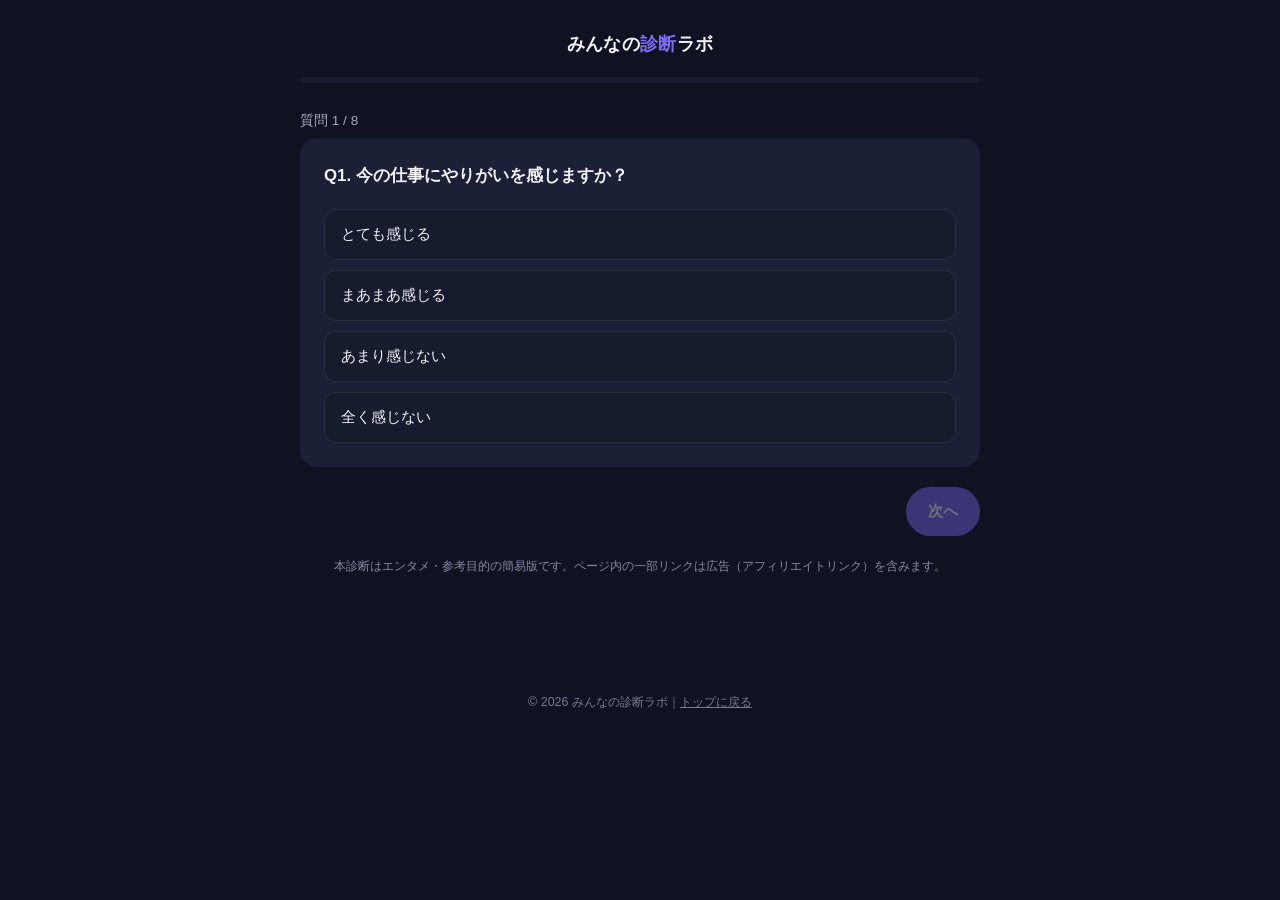
==== career-check.html @ 84b42824 "Initial commit: shindan affiliate site" ====
<!doctype html>
<html lang="ja">
<head>
<meta charset="UTF-8">
<meta name="viewport" content="width=device-width, initial-scale=1.0">
<title>転職適性診断｜今の転職"温度感"がわかる8問</title>
<meta name="description" content="8つの質問で今の転職モチベーションを診断。あなたに合った次の一歩がわかります。">
<link rel="stylesheet" href="style.css">
</head>
<body>
<header class="site">
  <a class="logo" href="index.html">みんなの<span>診断</span>ラボ</a>
</header>

<div class="wrap">
  <div id="quiz-view">
    <div class="progress"><div class="progress-bar" id="progress-bar"></div></div>
    <div class="q-count" id="q-count">質問 1 / 8</div>
    <div class="question">
      <h2 id="q-text"></h2>
      <div class="choices" id="choices"></div>
    </div>
    <div class="nav-row">
      <button class="btn btn-secondary" id="back-btn">戻る</button>
      <button class="btn btn-primary" id="next-btn" disabled>次へ</button>
    </div>
  </div>

  <div id="result-view" style="display:none;">
    <div class="result-card">
      <div class="label" id="result-label"></div>
      <div class="score" id="result-score"></div>
      <div class="desc" id="result-desc"></div>
    </div>

    <div class="cta-box" id="cta-high">
      <h3>🚀 今のあなたにおすすめの一歩</h3>
      <p>転職市場は情報戦。まずは無料の転職エージェントに登録して、今の市場価値を知ることから始めてみませんか？相談だけでもOKです。</p>
      <a class="btn btn-primary" style="width:100%; display:block; margin-bottom:10px;" href="https://example.com/affiliate?aid=CAREER_RECRUIT" target="_blank" rel="noopener sponsored">リクルートエージェント（無料）</a>
      <a class="btn btn-secondary" style="width:100%; display:block;" href="https://example.com/affiliate?aid=CAREER_DODA" target="_blank" rel="noopener sponsored">doda に登録する（無料）</a>
    </div>

    <div class="cta-box">
      <h3>🔮 自分の性格タイプも知りたい人へ</h3>
      <p>あなたの隠れた性格タイプと恋愛運も診断できます。</p>
      <a class="btn btn-secondary" style="width:100%; display:block;" href="uranai.html">恋愛運・性格占いをやってみる</a>
    </div>

    <div class="share-row">
      <a href="#" id="share-x">Xでシェア</a>
      <a href="#" id="share-line">LINEでシェア</a>
    </div>

    <a class="retry-link" href="career-check.html">もう一度診断する</a>
  </div>

  <p class="disclosure">本診断はエンタメ・参考目的の簡易版です。ページ内の一部リンクは広告（アフィリエイトリンク）を含みます。</p>
</div>

<footer class="site">
  <p>© 2026 みんなの診断ラボ｜<a href="index.html">トップに戻る</a></p>
</footer>

<script>
const questions = [
  { q: "今の仕事にやりがいを感じますか？", choices: ["とても感じる", "まあまあ感じる", "あまり感じない", "全く感じない"], points: [0, 1, 2, 3] },
  { q: "今の給与に満足していますか？", choices: ["満足している", "やや満足", "やや不満", "不満"], points: [0, 1, 2, 3] },
  { q: "職場の人間関係にストレスを感じますか？", choices: ["全く感じない", "たまに感じる", "よく感じる", "常に感じる"], points: [0, 1, 2, 3] },
  { q: "今の会社での将来のキャリアパスは見えていますか？", choices: ["はっきり見えている", "なんとなく見えている", "あまり見えない", "全く見えない"], points: [0, 1, 2, 3] },
  { q: "残業や労働時間に不満はありますか？", choices: ["全くない", "少しある", "かなりある", "限界に近い"], points: [0, 1, 2, 3] },
  { q: "今の会社で成長できている実感はありますか？", choices: ["強く感じる", "多少感じる", "あまりない", "全くない"], points: [0, 1, 2, 3] },
  { q: "最近、転職を考えたことがありますか？", choices: ["全くない", "たまに考える", "よく考える", "ほぼ毎日考える"], points: [0, 1, 2, 3] },
  { q: "5年後も今の会社にいたいと思いますか？", choices: ["強くそう思う", "まあまあ思う", "あまり思わない", "全く思わない"], points: [0, 1, 2, 3] }
];

let current = 0;
let answers = new Array(questions.length).fill(null);

const qText = document.getElementById('q-text');
const choicesEl = document.getElementById('choices');
const qCount = document.getElementById('q-count');
const progressBar = document.getElementById('progress-bar');
const nextBtn = document.getElementById('next-btn');
const backBtn = document.getElementById('back-btn');

function render() {
  const item = questions[current];
  qText.textContent = `Q${current + 1}. ${item.q}`;
  qCount.textContent = `質問 ${current + 1} / ${questions.length}`;
  progressBar.style.width = `${((current) / questions.length) * 100}%`;
  choicesEl.innerHTML = '';
  item.choices.forEach((c, i) => {
    const btn = document.createElement('button');
    btn.className = 'choice-btn' + (answers[current] === i ? ' selected' : '');
    btn.textContent = c;
    btn.onclick = () => {
      answers[current] = i;
      render();
    };
    choicesEl.appendChild(btn);
  });
  nextBtn.disabled = answers[current] === null;
  nextBtn.textContent = current === questions.length - 1 ? '結果を見る' : '次へ';
  backBtn.style.visibility = current === 0 ? 'hidden' : 'visible';
}

backBtn.onclick = () => {
  if (current > 0) { current--; render(); }
};

nextBtn.onclick = () => {
  if (current < questions.length - 1) {
    current++;
    render();
  } else {
    showResult();
  }
};

function showResult() {
  const total = answers.reduce((acc, a, i) => acc + questions[i].points[a], 0);
  const max = questions.length * 3;

  let label, desc;
  if (total >= 18) {
    label = '🔥 今すぐ動くべきタイプ';
    desc = '転職への気持ちがかなり高まっています。情報収集だけでも早めに始めるのがおすすめです。';
  } else if (total >= 12) {
    label = '🧭 転職検討タイプ';
    desc = 'モヤモヤを抱えつつ様子を見ている段階。まずは市場価値を知るだけでも視野が広がります。';
  } else if (total >= 6) {
    label = '🌤 様子見タイプ';
    desc = '今すぐではないけれど、小さな不満は感じている状態。情報だけ集めておくと安心です。';
  } else {
    label = '🌱 今のままで満足タイプ';
    desc = '今の環境に比較的満足している様子。無理に動く必要はなさそうです。';
  }

  document.getElementById('result-label').textContent = label;
  document.getElementById('result-score').textContent = `${total} / ${max}`;
  document.getElementById('result-desc').textContent = desc;

  document.getElementById('quiz-view').style.display = 'none';
  document.getElementById('result-view').style.display = 'block';

  const shareText = encodeURIComponent(`【転職適性診断】私の転職温度感は「${label}」でした。あなたは？`);
  const shareUrl = encodeURIComponent(location.href);
  document.getElementById('share-x').href = `https://twitter.com/intent/tweet?text=${shareText}&url=${shareUrl}`;
  document.getElementById('share-line').href = `https://social-plugins.line.me/lineit/share?url=${shareUrl}&text=${shareText}`;
}

render();
</script>
</body>
</html>
---- style.css ----
:root {
  --bg: #0f1220;
  --bg-soft: #171b2e;
  --card: #1c2036;
  --text: #f2f3f7;
  --muted: #a3a8c3;
  --accent: #7c6cf6;
  --accent-2: #f6a35c;
  --accent-3: #5cd6c0;
  --danger: #ff6b81;
  --radius: 18px;
  --max: 720px;
}

* { box-sizing: border-box; }

html, body {
  margin: 0;
  padding: 0;
  background: var(--bg);
  color: var(--text);
  font-family: "Hiragino Sans", "Yu Gothic", "Noto Sans JP", -apple-system, BlinkMacSystemFont, sans-serif;
  line-height: 1.7;
}

.wrap {
  max-width: var(--max);
  margin: 0 auto;
  padding: 0 20px 60px;
}

header.site {
  text-align: center;
  padding: 28px 20px 18px;
}

header.site a.logo {
  color: var(--text);
  text-decoration: none;
  font-weight: 700;
  font-size: 1.15rem;
  letter-spacing: 0.02em;
}

header.site a.logo span { color: var(--accent); }

.hero {
  text-align: center;
  padding: 20px 0 34px;
}

.hero h1 {
  font-size: 1.7rem;
  margin: 0 0 10px;
  line-height: 1.5;
}

.hero p {
  color: var(--muted);
  margin: 0;
  font-size: 0.98rem;
}

.card-grid {
  display: grid;
  gap: 16px;
  margin-top: 20px;
}

.diag-card {
  display: block;
  background: linear-gradient(155deg, var(--card), var(--bg-soft));
  border: 1px solid rgba(255,255,255,0.06);
  border-radius: var(--radius);
  padding: 22px;
  text-decoration: none;
  color: var(--text);
  transition: transform .15s ease, border-color .15s ease;
}

.diag-card:active { transform: scale(0.98); }

.diag-card .emoji {
  font-size: 1.8rem;
  margin-bottom: 8px;
  display: block;
}

.diag-card h2 {
  margin: 0 0 6px;
  font-size: 1.15rem;
}

.diag-card p {
  margin: 0;
  color: var(--muted);
  font-size: 0.92rem;
}

.diag-card.iq { border-color: rgba(124,108,246,0.35); }
.diag-card.career { border-color: rgba(92,214,192,0.35); }
.diag-card.uranai { border-color: rgba(246,163,92,0.35); }

.progress {
  height: 6px;
  background: var(--bg-soft);
  border-radius: 6px;
  overflow: hidden;
  margin-bottom: 26px;
}

.progress-bar {
  height: 100%;
  background: var(--accent);
  width: 0%;
  transition: width .25s ease;
}

.q-count {
  color: var(--muted);
  font-size: 0.85rem;
  margin-bottom: 6px;
}

.question {
  background: var(--card);
  border-radius: var(--radius);
  padding: 24px;
  margin-bottom: 20px;
}

.question h2 {
  font-size: 1.05rem;
  margin: 0 0 18px;
}

.choices {
  display: grid;
  gap: 10px;
}

.choice-btn {
  text-align: left;
  background: var(--bg-soft);
  border: 1px solid rgba(255,255,255,0.08);
  color: var(--text);
  padding: 14px 16px;
  border-radius: 12px;
  font-size: 0.96rem;
  cursor: pointer;
  transition: background .12s ease, border-color .12s ease;
}

.choice-btn:hover, .choice-btn:focus { border-color: var(--accent); background: #232748; }
.choice-btn.selected { border-color: var(--accent); background: #262b52; }

.nav-row {
  display: flex;
  justify-content: space-between;
  gap: 12px;
  margin-top: 8px;
}

.btn {
  display: inline-block;
  padding: 13px 22px;
  border-radius: 30px;
  border: none;
  font-size: 0.95rem;
  font-weight: 600;
  cursor: pointer;
  text-decoration: none;
  text-align: center;
}

.btn-primary {
  background: var(--accent);
  color: #fff;
}

.btn-secondary {
  background: transparent;
  color: var(--muted);
  border: 1px solid rgba(255,255,255,0.15);
}

.btn-primary:disabled {
  opacity: 0.4;
  cursor: not-allowed;
}

.result-card {
  background: linear-gradient(155deg, var(--card), var(--bg-soft));
  border-radius: var(--radius);
  padding: 30px 24px;
  text-align: center;
  margin-bottom: 24px;
}

.result-card .score {
  font-size: 3rem;
  font-weight: 800;
  color: var(--accent);
  margin: 6px 0;
}

.result-card .label {
  font-size: 1.1rem;
  font-weight: 700;
  margin-bottom: 10px;
}

.result-card .desc {
  color: var(--muted);
  font-size: 0.95rem;
}

.cta-box {
  background: var(--card);
  border: 1px solid rgba(124,108,246,0.3);
  border-radius: var(--radius);
  padding: 22px;
  margin-bottom: 18px;
}

.cta-box h3 {
  margin: 0 0 8px;
  font-size: 1rem;
}

.cta-box p {
  color: var(--muted);
  font-size: 0.9rem;
  margin: 0 0 16px;
}

.disclosure {
  font-size: 0.78rem;
  color: var(--muted);
  text-align: center;
  margin-top: 20px;
  opacity: 0.8;
}

.retry-link {
  display: block;
  text-align: center;
  margin-top: 14px;
  color: var(--muted);
  font-size: 0.85rem;
}

footer.site {
  text-align: center;
  color: var(--muted);
  font-size: 0.78rem;
  padding: 30px 20px;
  opacity: 0.7;
}

footer.site a { color: var(--muted); }

.share-row {
  display: flex;
  gap: 10px;
  justify-content: center;
  margin: 18px 0;
}

.share-row a {
  background: var(--bg-soft);
  color: var(--text);
  text-decoration: none;
  padding: 10px 16px;
  border-radius: 20px;
  font-size: 0.85rem;
  border: 1px solid rgba(255,255,255,0.08);
}
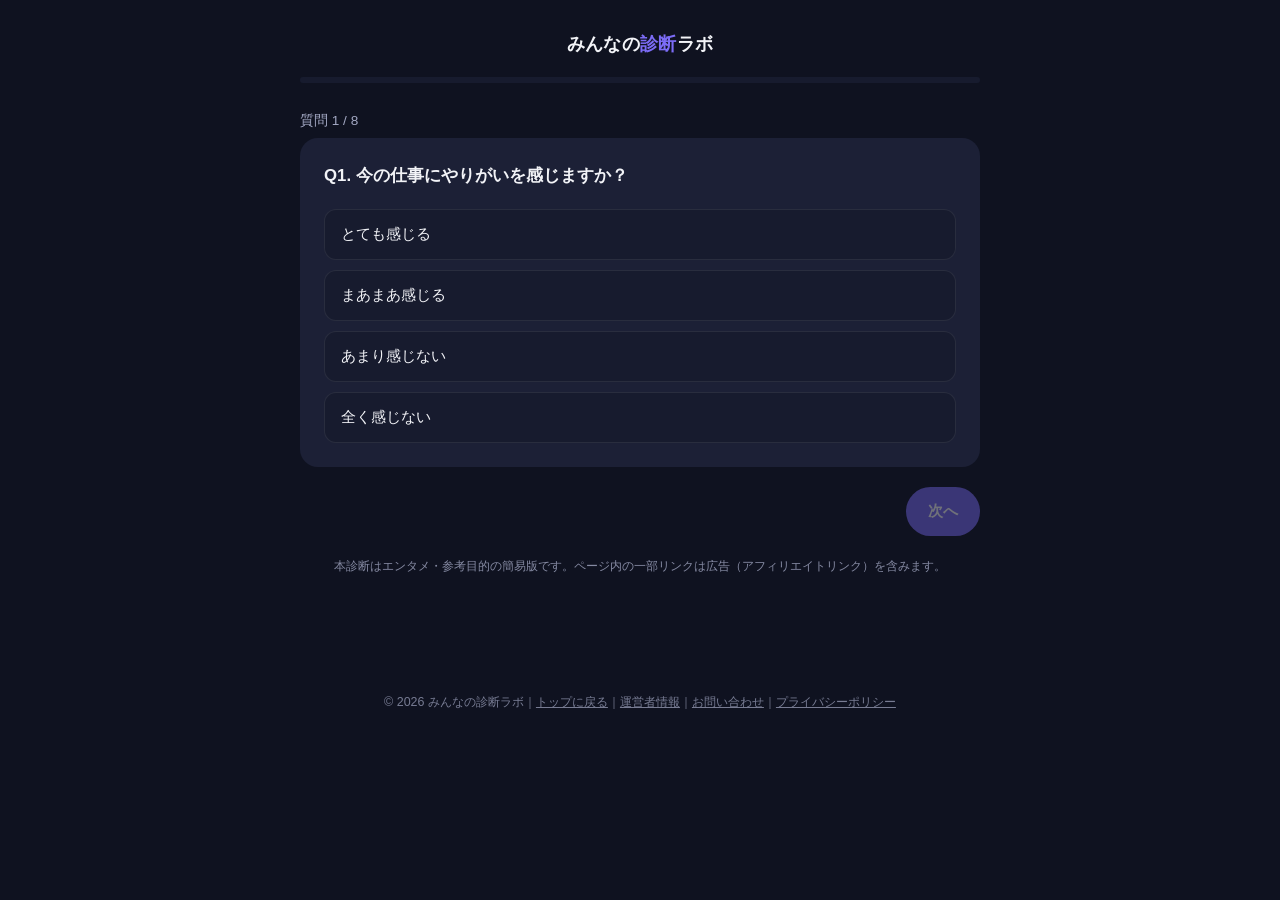
==== commit c12bb196: "Add privacy policy, about, and contact pages; link from all page footers" ====
--- a/career-check.html
+++ b/career-check.html
@@ -33,6 +33,11 @@
       <div class="desc" id="result-desc"></div>
     </div>
 
+    <div class="cta-box">
+      <h3>📝 あわせて読みたい</h3>
+      <p><a href="articles/tenshoku-nayami.html" style="color:var(--text);">「このまま今の会社でいいのかな」と思ったときに読む話</a></p>
+    </div>
+
     <div class="cta-box" id="cta-high">
       <h3>🚀 今のあなたにおすすめの一歩</h3>
       <p>転職市場は情報戦。まずは無料の転職エージェントに登録して、今の市場価値を知ることから始めてみませんか？相談だけでもOKです。</p>
@@ -58,7 +63,7 @@
 </div>
 
 <footer class="site">
-  <p>© 2026 みんなの診断ラボ｜<a href="index.html">トップに戻る</a></p>
+  <p>© 2026 みんなの診断ラボ｜<a href="index.html">トップに戻る</a>｜<a href="about.html">運営者情報</a>｜<a href="contact.html">お問い合わせ</a>｜<a href="privacy.html">プライバシーポリシー</a></p>
 </footer>
 
 <script>
